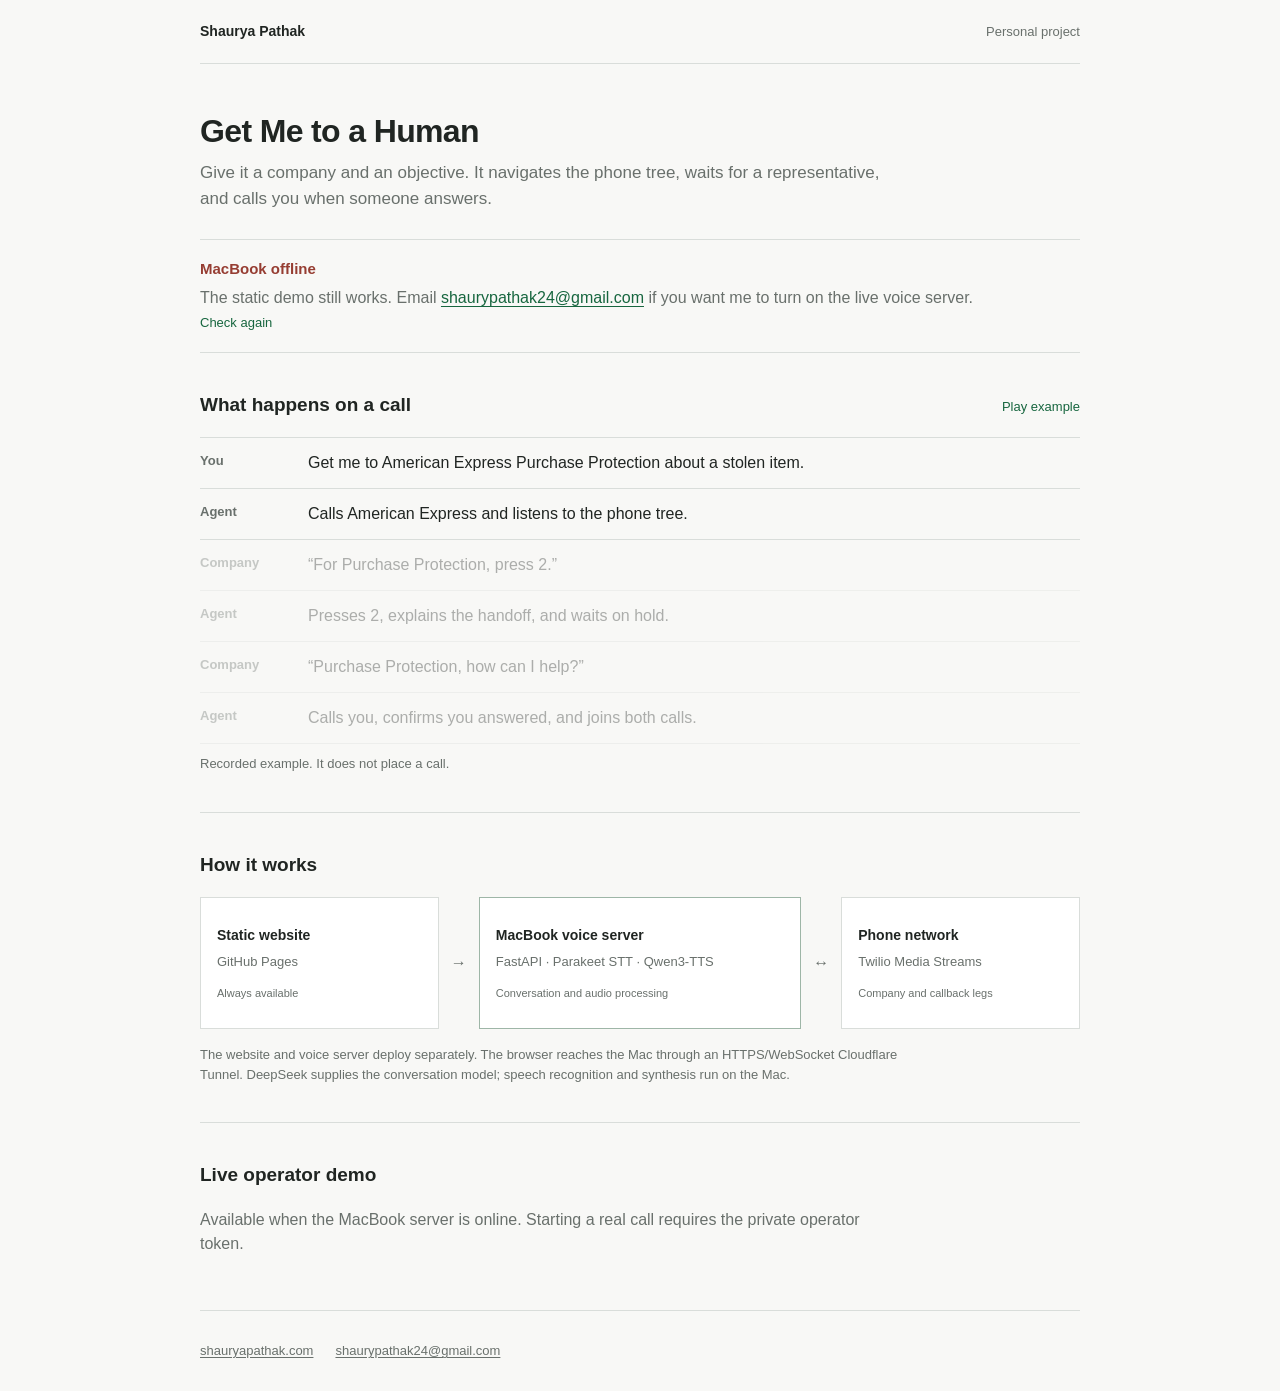
==== index.html @ 53fad4e5 "Create Get Me to a Human project site" ====
<!doctype html>
<html lang="en">
  <head>
    <meta charset="utf-8" />
    <meta name="viewport" content="width=device-width, initial-scale=1" />
    <meta name="description" content="A phone agent that gets a person on the line." />
    <title>Get Me to a Human · Shaurya Pathak</title>
    <link rel="icon" href="./icon.svg" type="image/svg+xml" />
    <link rel="stylesheet" href="./styles.css" />
    <script src="./app.js" defer></script>
  </head>
  <body>
    <main>
      <nav>
        <a href="https://shauryapathak.com">Shaurya Pathak</a>
        <span>Personal project</span>
      </nav>

      <header class="intro">
        <h1>Get Me to a Human</h1>
        <p>Give it a company and an objective. It navigates the phone tree, waits for a representative, and calls you when someone answers.</p>
      </header>

      <section id="server-status" class="server-status checking" aria-live="polite">
        <h2 id="server-state">Checking MacBook</h2>
        <p id="server-message">The public site stays online. Live voice processing runs on my MacBook.</p>
        <button id="status-retry" class="text-button hidden" type="button">Check again</button>
      </section>

      <section class="section">
        <div class="section-heading">
          <h2>What happens on a call</h2>
          <button id="play-walkthrough" class="text-button" type="button">Play example</button>
        </div>
        <ol id="walkthrough" class="walkthrough">
          <li><span>You</span><p>Get me to American Express Purchase Protection about a stolen item.</p></li>
          <li><span>Agent</span><p>Calls American Express and listens to the phone tree.</p></li>
          <li><span>Company</span><p>“For Purchase Protection, press 2.”</p></li>
          <li><span>Agent</span><p>Presses 2, explains the handoff, and waits on hold.</p></li>
          <li><span>Company</span><p>“Purchase Protection, how can I help?”</p></li>
          <li><span>Agent</span><p>Calls you, confirms you answered, and joins both calls.</p></li>
        </ol>
        <p class="quiet">Recorded example. It does not place a call.</p>
      </section>

      <section class="section">
        <h2>How it works</h2>
        <div class="architecture" aria-label="System architecture">
          <div class="architecture-node">
            <strong>Static website</strong>
            <span>GitHub Pages</span>
            <small>Always available</small>
          </div>
          <span class="architecture-arrow" aria-hidden="true">→</span>
          <div class="architecture-node emphasis">
            <strong>MacBook voice server</strong>
            <span>FastAPI · Parakeet STT · Qwen3-TTS</span>
            <small>Conversation and audio processing</small>
          </div>
          <span class="architecture-arrow" aria-hidden="true">↔</span>
          <div class="architecture-node">
            <strong>Phone network</strong>
            <span>Twilio Media Streams</span>
            <small>Company and callback legs</small>
          </div>
        </div>
        <p class="architecture-note">The website and voice server deploy separately. The browser reaches the Mac through an HTTPS/WebSocket Cloudflare Tunnel. DeepSeek supplies the conversation model; speech recognition and synthesis run on the Mac.</p>
      </section>

      <section id="live-demo" class="section live-demo" aria-labelledby="live-demo-title">
        <h2 id="live-demo-title">Live operator demo</h2>
        <p id="live-demo-intro">Available when the MacBook server is online. Starting a real call requires the private operator token.</p>

        <form id="unlock-form" class="unlock-form hidden">
          <label>
            Operator token
            <input id="operator-token" type="password" autocomplete="off" required />
          </label>
          <button type="submit">Unlock</button>
          <p id="unlock-error" class="error" role="alert"></p>
        </form>

        <form id="call-form" class="call-form hidden">
          <div class="field-grid">
            <label>Company<input id="company" required placeholder="American Express" /></label>
            <label>Company phone<input id="company-phone" required inputmode="tel" placeholder="+1 800 000 0000" /></label>
          </div>
          <label>What do you need?<textarea id="objective" required rows="3" placeholder="Get me to a representative who can help with…"></textarea></label>
          <div class="field-grid">
            <label>Your name<input id="caller-name" required autocomplete="name" /></label>
            <label>Call you at<input id="callback-phone" required inputmode="tel" autocomplete="tel" /></label>
          </div>
          <button type="submit">Start real call</button>
          <p class="quiet">This creates a paid Twilio call. Do not enter passwords, card details, CVVs, or Social Security numbers.</p>
          <p id="call-error" class="error" role="alert"></p>
        </form>

        <div id="active-call" class="active-call hidden" aria-live="polite">
          <div class="active-heading">
            <h3 id="active-company"></h3>
            <span id="active-status"></span>
          </div>
          <p id="active-objective"></p>
          <div id="transcript" class="transcript"></div>
          <button id="cancel-call" class="secondary" type="button">Stop call</button>
          <p id="active-error" class="error" role="alert"></p>
        </div>
      </section>

      <footer>
        <a href="https://shauryapathak.com">shauryapathak.com</a>
        <a href="mailto:shaurypathak24@gmail.com">shaurypathak24@gmail.com</a>
      </footer>
    </main>
  </body>
</html>
---- styles.css ----
:root {
  --paper: #f8f8f6;
  --surface: #fff;
  --ink: #202522;
  --muted: #69706c;
  --line: #d9ddda;
  --accent: #17663f;
  --danger: #963d32;
  font-family: -apple-system, BlinkMacSystemFont, "Segoe UI", Roboto, Helvetica, Arial, sans-serif;
}

* { box-sizing: border-box; }
body { margin: 0; background: var(--paper); color: var(--ink); font-size: 16px; line-height: 1.5; }
main { width: min(880px, calc(100% - 40px)); margin: 0 auto; }
a { color: inherit; text-underline-offset: .18em; }
nav { min-height: 64px; display: flex; align-items: center; justify-content: space-between; gap: 24px; border-bottom: 1px solid var(--line); font-size: 14px; }
nav a { font-weight: 650; text-decoration: none; }
nav span, .quiet { color: var(--muted); font-size: 13px; }
.intro { max-width: 680px; padding: 48px 0 28px; }
h1, h2, h3, p { margin-top: 0; }
h1 { margin-bottom: 10px; font-size: 32px; line-height: 1.2; letter-spacing: -.02em; }
.intro p { margin-bottom: 0; color: var(--muted); font-size: 17px; }
.server-status { padding: 18px 0; border-top: 1px solid var(--line); border-bottom: 1px solid var(--line); }
.server-status h2 { margin-bottom: 5px; font-size: 15px; }
.server-status p { margin-bottom: 0; color: var(--muted); }
.server-status.online h2 { color: var(--accent); }
.server-status.offline h2 { color: var(--danger); }
.server-status a { color: var(--accent); }
.section { padding: 38px 0; border-bottom: 1px solid var(--line); }
.section > h2, .section-heading h2 { margin-bottom: 18px; font-size: 19px; }
.section-heading { display: flex; align-items: baseline; justify-content: space-between; gap: 20px; }
.text-button { padding: 0; border: 0; background: transparent; color: var(--accent); font: inherit; font-size: 13px; cursor: pointer; }
.text-button:hover { text-decoration: underline; }
.walkthrough { margin: 0; padding: 0; list-style: none; border-top: 1px solid var(--line); }
.walkthrough li { display: grid; grid-template-columns: 92px 1fr; gap: 16px; padding: 13px 0; border-bottom: 1px solid var(--line); opacity: .35; }
.walkthrough li.visible { opacity: 1; }
.walkthrough span { color: var(--muted); font-size: 13px; font-weight: 600; }
.walkthrough p { margin: 0; }
.walkthrough + .quiet { margin: 10px 0 0; }
.architecture { display: grid; grid-template-columns: 1fr auto 1.35fr auto 1fr; align-items: center; gap: 12px; }
.architecture-node { min-height: 132px; display: flex; flex-direction: column; justify-content: center; padding: 16px; border: 1px solid var(--line); background: var(--surface); }
.architecture-node.emphasis { border-color: #9eb6a7; }
.architecture-node strong { margin-bottom: 6px; font-size: 14px; }
.architecture-node span { color: var(--muted); font-size: 13px; }
.architecture-node small { margin-top: 14px; color: var(--muted); font-size: 11px; }
.architecture-arrow { color: var(--muted); }
.architecture-note { max-width: 720px; margin: 16px 0 0; color: var(--muted); font-size: 13px; }
.live-demo > p { max-width: 680px; color: var(--muted); }
form { display: grid; gap: 18px; max-width: 680px; margin-top: 22px; }
.unlock-form { grid-template-columns: minmax(0, 1fr) auto; align-items: end; }
.field-grid { display: grid; grid-template-columns: 1fr 1fr; gap: 16px; }
label { display: grid; gap: 6px; font-size: 13px; font-weight: 600; }
input, textarea { width: 100%; padding: 11px 12px; border: 1px solid #c9cecb; border-radius: 5px; background: #fff; color: var(--ink); font: inherit; font-weight: 400; }
input:focus, textarea:focus, button:focus-visible, a:focus-visible { outline: 2px solid rgba(23, 102, 63, .35); outline-offset: 2px; }
button { padding: 11px 14px; border: 0; border-radius: 5px; background: var(--ink); color: #fff; font: inherit; font-weight: 600; cursor: pointer; }
button:hover { background: #353b37; }
.secondary { border: 1px solid var(--line); background: transparent; color: var(--ink); }
.error { min-height: 20px; margin: 0; color: var(--danger); font-size: 13px; }
.unlock-form .error { grid-column: 1 / -1; }
.active-call { max-width: 680px; margin-top: 22px; }
.active-heading { display: flex; align-items: baseline; justify-content: space-between; gap: 20px; }
.active-heading h3 { font-size: 18px; }
.active-heading span { color: var(--accent); font-size: 13px; font-weight: 600; }
#active-objective { color: var(--muted); }
.transcript { margin: 18px 0; border-top: 1px solid var(--line); }
.turn { display: grid; grid-template-columns: 88px 1fr; gap: 14px; padding: 11px 0; border-bottom: 1px solid var(--line); font-size: 14px; }
.turn strong { color: var(--muted); font-size: 12px; }
.turn p { margin: 0; }
.hidden { display: none !important; }
footer { min-height: 80px; display: flex; align-items: center; gap: 22px; color: var(--muted); font-size: 13px; }

@media (max-width: 700px) {
  main { width: min(100% - 28px, 880px); }
  .intro { padding-top: 32px; }
  h1 { font-size: 27px; }
  .architecture { grid-template-columns: 1fr; }
  .architecture-arrow { transform: rotate(90deg); justify-self: center; }
  .field-grid, .unlock-form { grid-template-columns: 1fr; }
  .walkthrough li { grid-template-columns: 72px 1fr; gap: 10px; }
  footer { align-items: flex-start; flex-direction: column; justify-content: center; gap: 4px; }
}

@media (prefers-reduced-motion: reduce) {
  * { scroll-behavior: auto !important; }
}
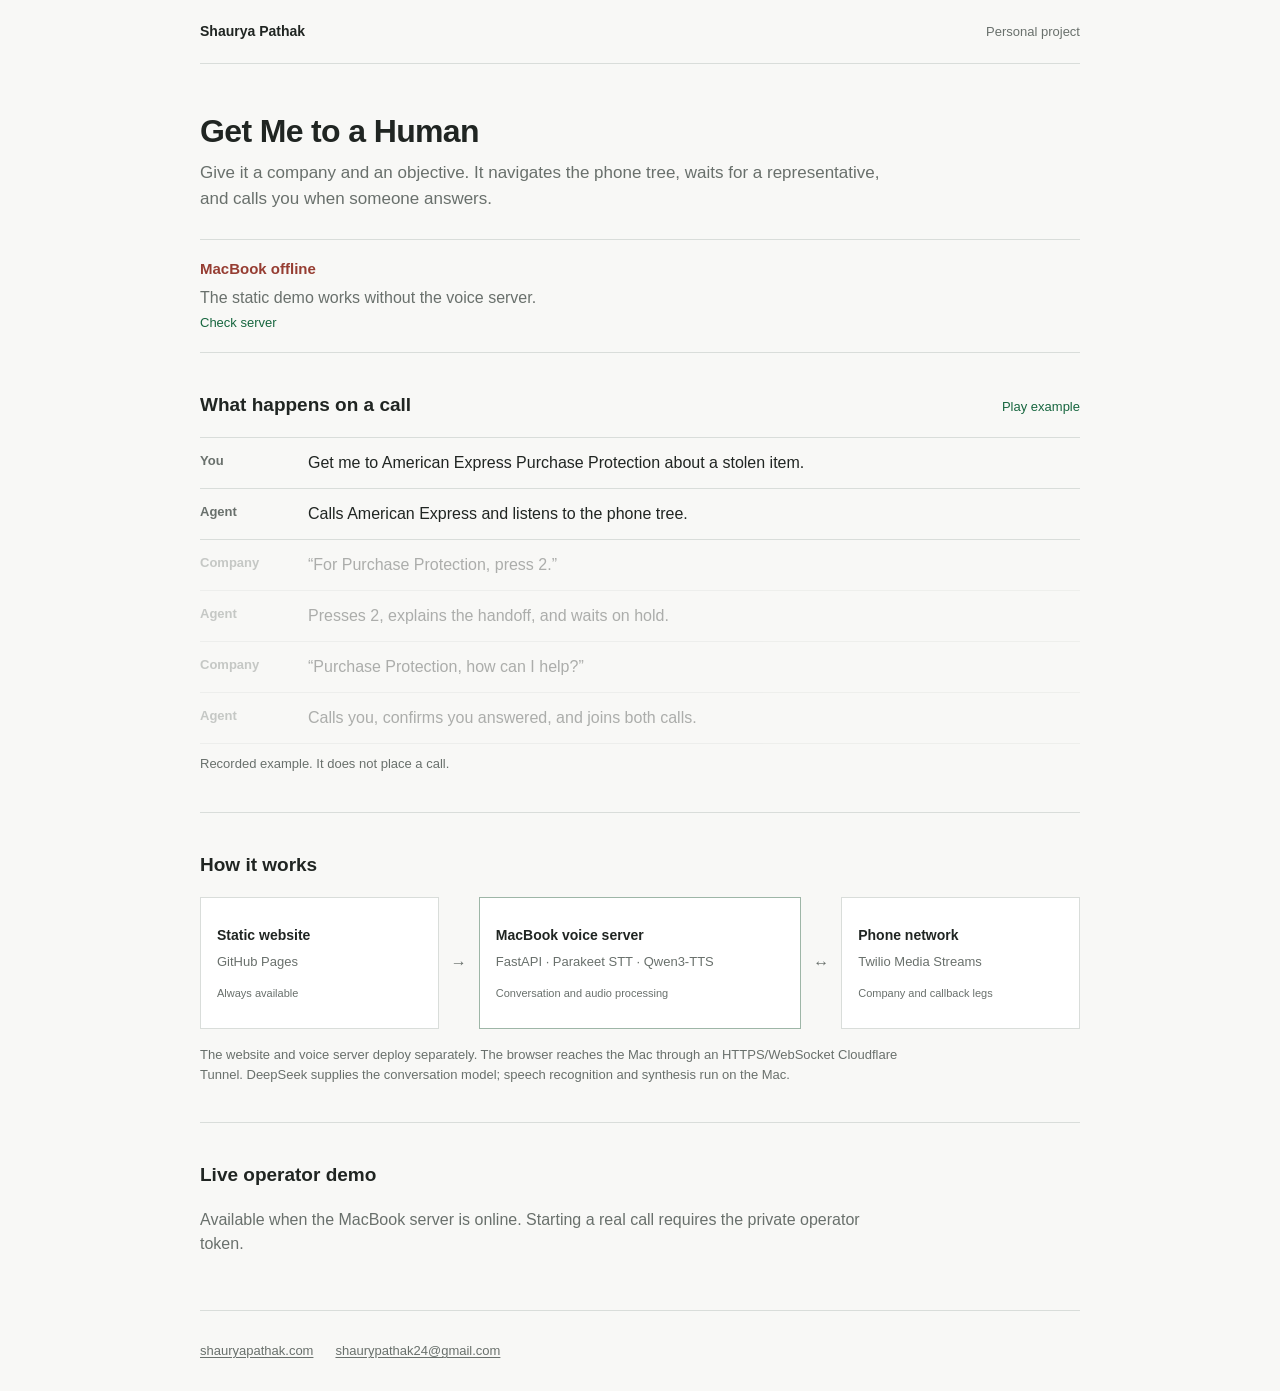
==== commit f7e8ca98: "Keep the static demo quiet while offline" ====
--- a/index.html
+++ b/index.html
@@ -21,10 +21,10 @@
         <p>Give it a company and an objective. It navigates the phone tree, waits for a representative, and calls you when someone answers.</p>
       </header>
 
-      <section id="server-status" class="server-status checking" aria-live="polite">
-        <h2 id="server-state">Checking MacBook</h2>
-        <p id="server-message">The public site stays online. Live voice processing runs on my MacBook.</p>
-        <button id="status-retry" class="text-button hidden" type="button">Check again</button>
+      <section id="server-status" class="server-status offline" aria-live="polite">
+        <h2 id="server-state">MacBook offline</h2>
+        <p id="server-message">The static demo works without the voice server.</p>
+        <button id="status-retry" class="text-button" type="button">Check server</button>
       </section>
 
       <section class="section">
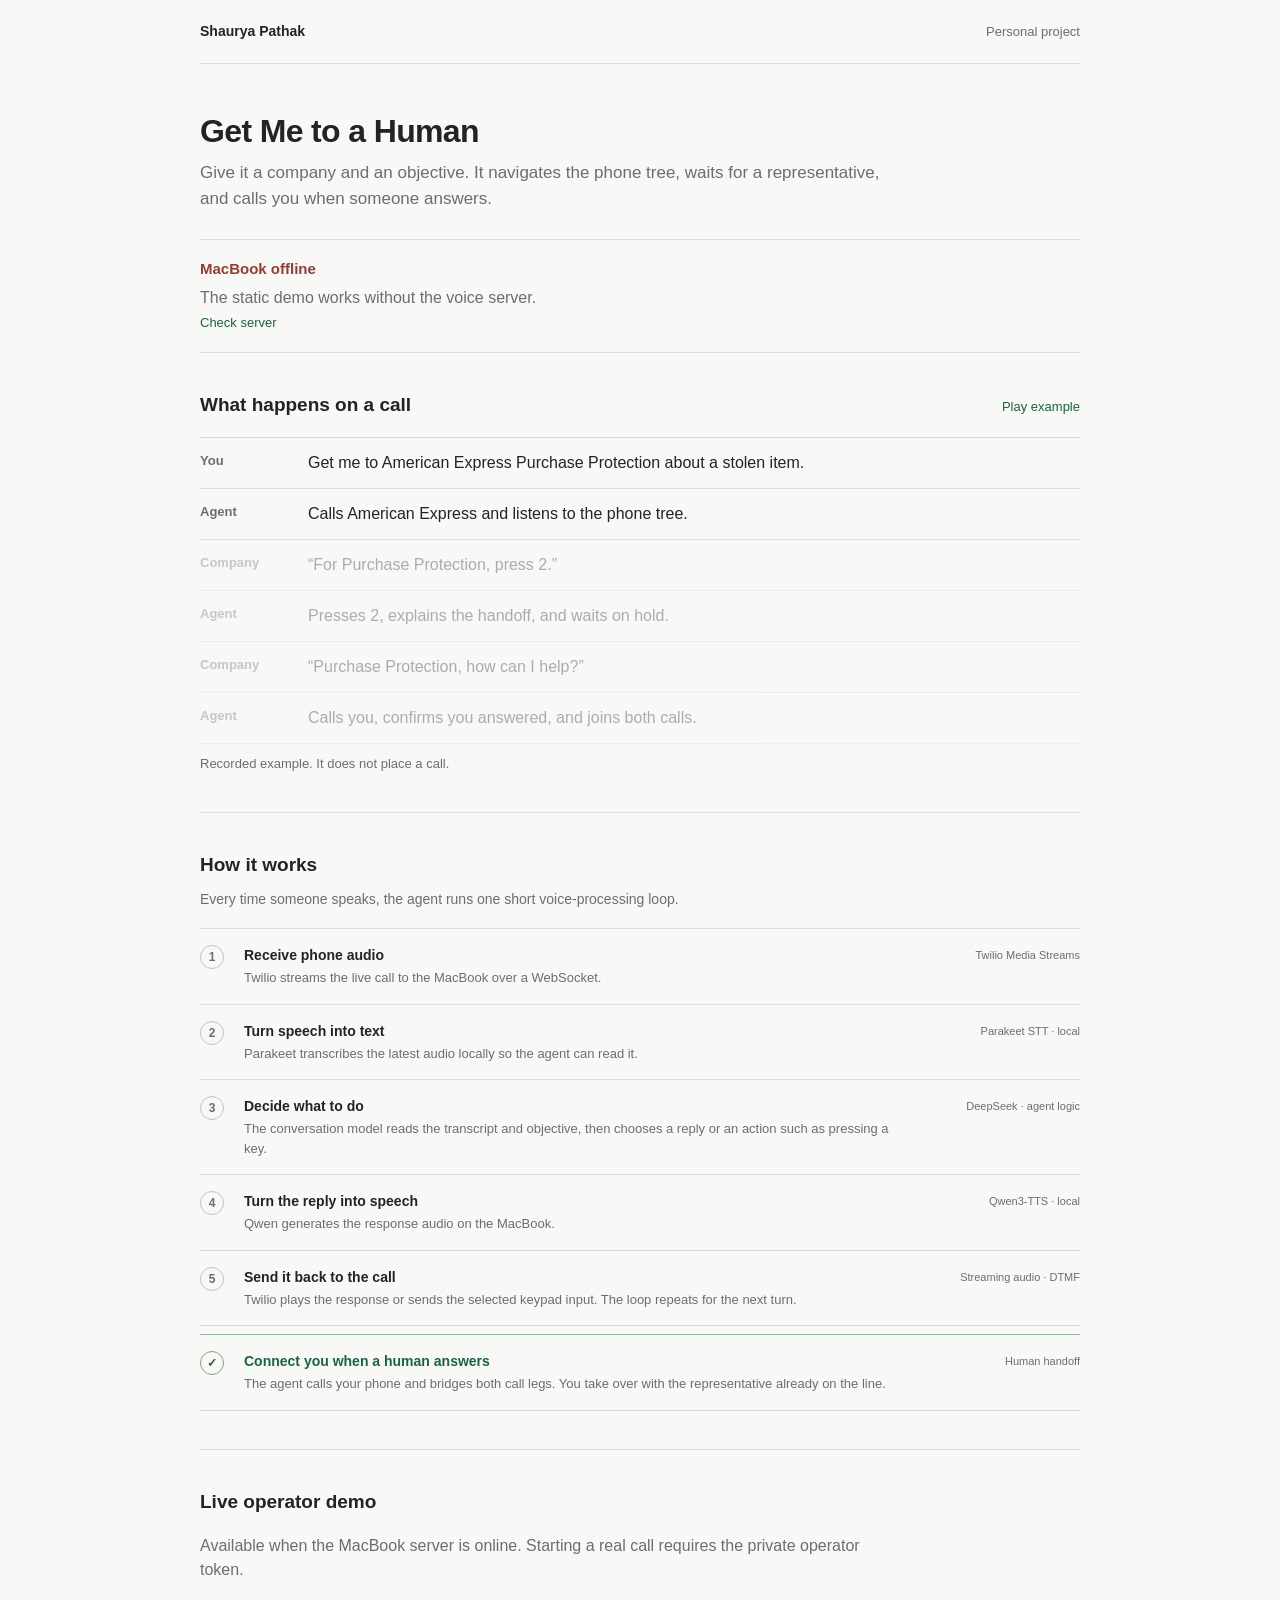
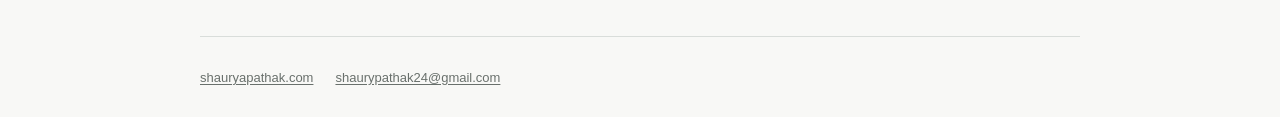
==== commit 7b672324: "Explain the live voice processing pipeline" ====
--- a/index.html
+++ b/index.html
@@ -45,26 +45,39 @@
 
       <section class="section">
         <h2>How it works</h2>
-        <div class="architecture" aria-label="System architecture">
-          <div class="architecture-node">
-            <strong>Static website</strong>
-            <span>GitHub Pages</span>
-            <small>Always available</small>
-          </div>
-          <span class="architecture-arrow" aria-hidden="true">→</span>
-          <div class="architecture-node emphasis">
-            <strong>MacBook voice server</strong>
-            <span>FastAPI · Parakeet STT · Qwen3-TTS</span>
-            <small>Conversation and audio processing</small>
-          </div>
-          <span class="architecture-arrow" aria-hidden="true">↔</span>
-          <div class="architecture-node">
-            <strong>Phone network</strong>
-            <span>Twilio Media Streams</span>
-            <small>Company and callback legs</small>
-          </div>
-        </div>
-        <p class="architecture-note">The website and voice server deploy separately. The browser reaches the Mac through an HTTPS/WebSocket Cloudflare Tunnel. DeepSeek supplies the conversation model; speech recognition and synthesis run on the Mac.</p>
+        <p class="pipeline-intro">Every time someone speaks, the agent runs one short voice-processing loop.</p>
+        <ol class="pipeline" aria-label="Voice processing pipeline">
+          <li>
+            <span class="pipeline-number">1</span>
+            <div><strong>Receive phone audio</strong><span>Twilio streams the live call to the MacBook over a WebSocket.</span></div>
+            <small>Twilio Media Streams</small>
+          </li>
+          <li>
+            <span class="pipeline-number">2</span>
+            <div><strong>Turn speech into text</strong><span>Parakeet transcribes the latest audio locally so the agent can read it.</span></div>
+            <small>Parakeet STT · local</small>
+          </li>
+          <li>
+            <span class="pipeline-number">3</span>
+            <div><strong>Decide what to do</strong><span>The conversation model reads the transcript and objective, then chooses a reply or an action such as pressing a key.</span></div>
+            <small>DeepSeek · agent logic</small>
+          </li>
+          <li>
+            <span class="pipeline-number">4</span>
+            <div><strong>Turn the reply into speech</strong><span>Qwen generates the response audio on the MacBook.</span></div>
+            <small>Qwen3-TTS · local</small>
+          </li>
+          <li>
+            <span class="pipeline-number">5</span>
+            <div><strong>Send it back to the call</strong><span>Twilio plays the response or sends the selected keypad input. The loop repeats for the next turn.</span></div>
+            <small>Streaming audio · DTMF</small>
+          </li>
+          <li class="pipeline-handoff">
+            <span class="pipeline-number">✓</span>
+            <div><strong>Connect you when a human answers</strong><span>The agent calls your phone and bridges both call legs. You take over with the representative already on the line.</span></div>
+            <small>Human handoff</small>
+          </li>
+        </ol>
       </section>
 
       <section id="live-demo" class="section live-demo" aria-labelledby="live-demo-title">
--- a/styles.css
+++ b/styles.css
@@ -37,14 +37,17 @@
 .walkthrough span { color: var(--muted); font-size: 13px; font-weight: 600; }
 .walkthrough p { margin: 0; }
 .walkthrough + .quiet { margin: 10px 0 0; }
-.architecture { display: grid; grid-template-columns: 1fr auto 1.35fr auto 1fr; align-items: center; gap: 12px; }
-.architecture-node { min-height: 132px; display: flex; flex-direction: column; justify-content: center; padding: 16px; border: 1px solid var(--line); background: var(--surface); }
-.architecture-node.emphasis { border-color: #9eb6a7; }
-.architecture-node strong { margin-bottom: 6px; font-size: 14px; }
-.architecture-node span { color: var(--muted); font-size: 13px; }
-.architecture-node small { margin-top: 14px; color: var(--muted); font-size: 11px; }
-.architecture-arrow { color: var(--muted); }
-.architecture-note { max-width: 720px; margin: 16px 0 0; color: var(--muted); font-size: 13px; }
+.pipeline-intro { margin: -8px 0 18px; color: var(--muted); font-size: 14px; }
+.pipeline { margin: 0; padding: 0; list-style: none; border-top: 1px solid var(--line); }
+.pipeline li { display: grid; grid-template-columns: 28px minmax(0, 1fr) 150px; gap: 16px; align-items: start; padding: 16px 0; border-bottom: 1px solid var(--line); }
+.pipeline-number { width: 24px; height: 24px; display: grid; place-items: center; border: 1px solid #bfc5c1; border-radius: 50%; color: var(--muted); font-size: 12px; font-weight: 650; }
+.pipeline div { display: grid; gap: 2px; }
+.pipeline strong { font-size: 14px; }
+.pipeline div span { color: var(--muted); font-size: 13px; }
+.pipeline small { padding-top: 2px; color: var(--muted); font-size: 11px; text-align: right; }
+.pipeline-handoff { margin-top: 8px; border-top: 1px solid #9eb6a7; }
+.pipeline-handoff .pipeline-number { border-color: #7ea08a; color: var(--accent); }
+.pipeline-handoff strong { color: var(--accent); }
 .live-demo > p { max-width: 680px; color: var(--muted); }
 form { display: grid; gap: 18px; max-width: 680px; margin-top: 22px; }
 .unlock-form { grid-template-columns: minmax(0, 1fr) auto; align-items: end; }
@@ -73,8 +76,8 @@
   main { width: min(100% - 28px, 880px); }
   .intro { padding-top: 32px; }
   h1 { font-size: 27px; }
-  .architecture { grid-template-columns: 1fr; }
-  .architecture-arrow { transform: rotate(90deg); justify-self: center; }
+  .pipeline li { grid-template-columns: 28px minmax(0, 1fr); gap: 12px; }
+  .pipeline small { grid-column: 2; padding-top: 4px; text-align: left; }
   .field-grid, .unlock-form { grid-template-columns: 1fr; }
   .walkthrough li { grid-template-columns: 72px 1fr; gap: 10px; }
   footer { align-items: flex-start; flex-direction: column; justify-content: center; gap: 4px; }
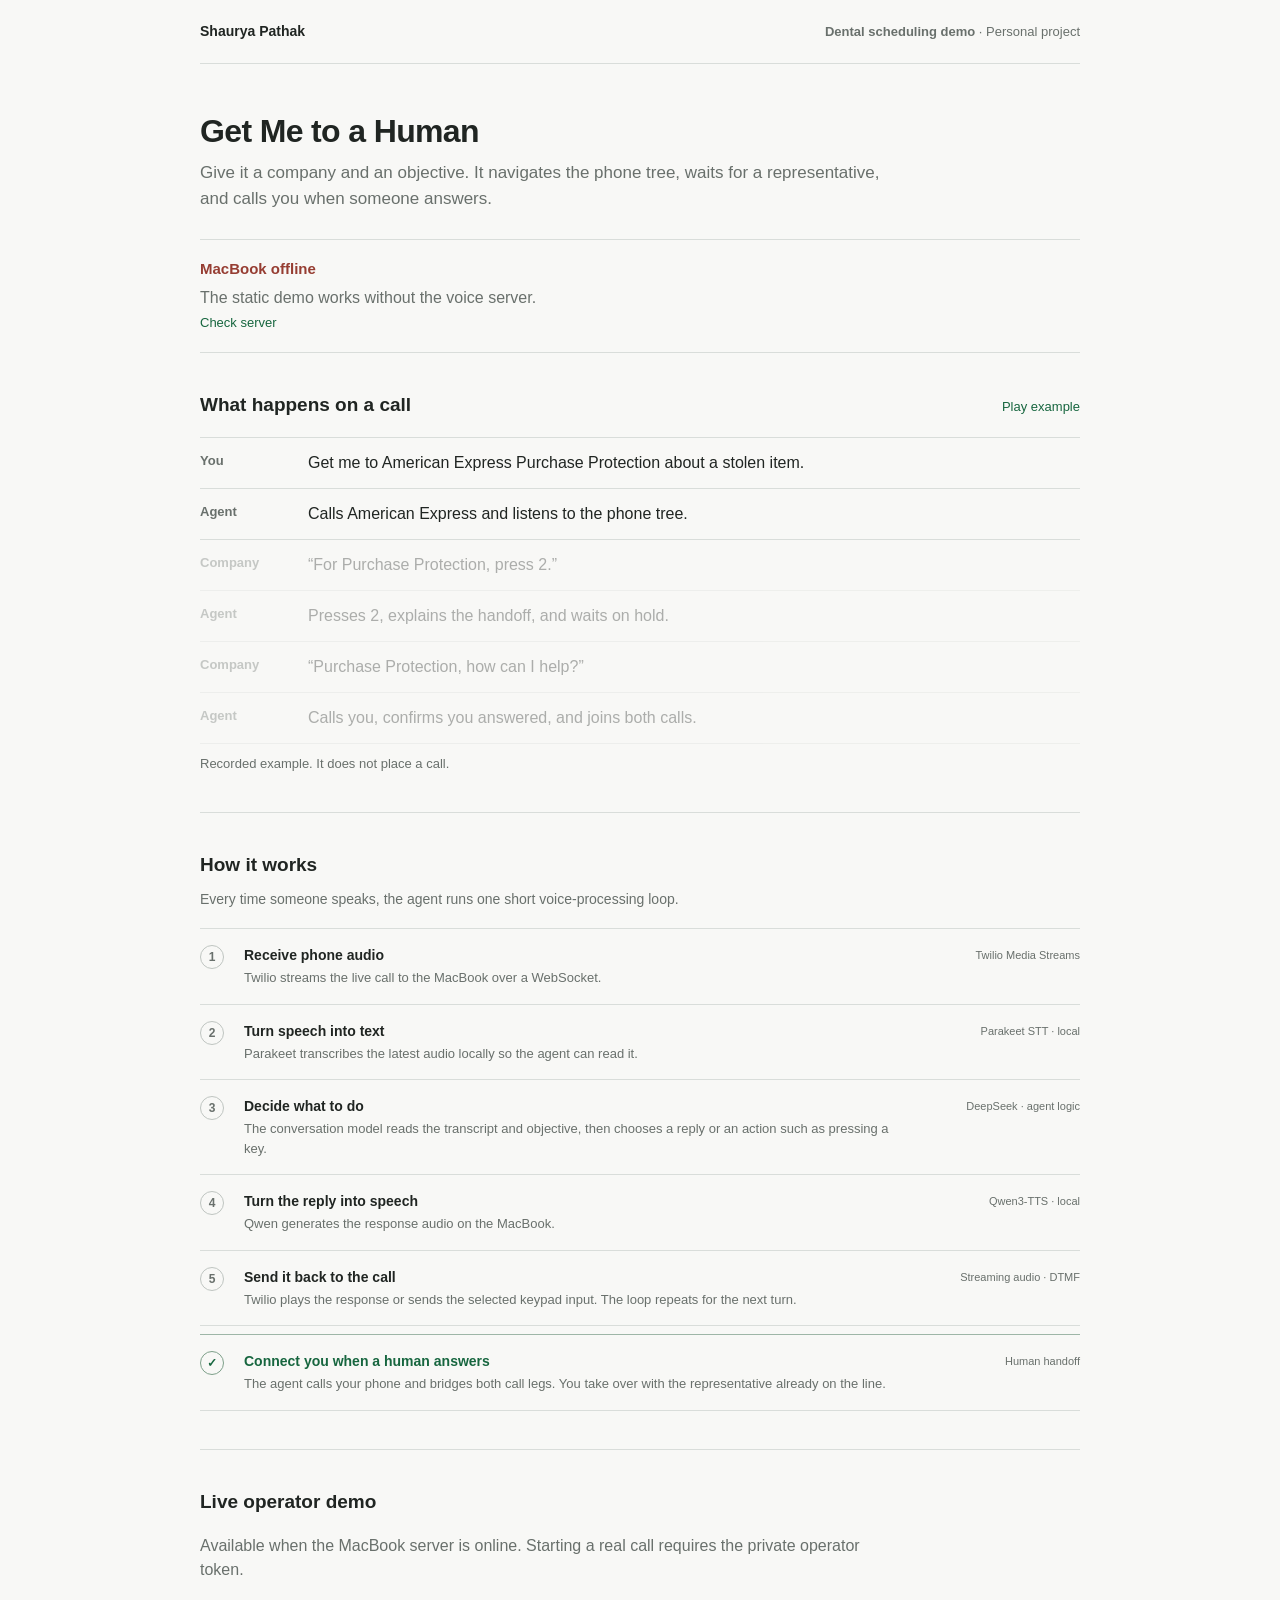
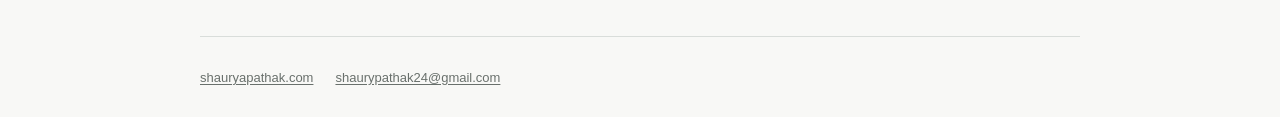
==== commit da375d7f: "Publish dental scheduling demo" ====
--- a/index.html
+++ b/index.html
@@ -13,7 +13,7 @@
     <main>
       <nav>
         <a href="https://shauryapathak.com">Shaurya Pathak</a>
-        <span>Personal project</span>
+        <span><a href="./dentist/">Dental scheduling demo</a> · Personal project</span>
       </nav>
 
       <header class="intro">
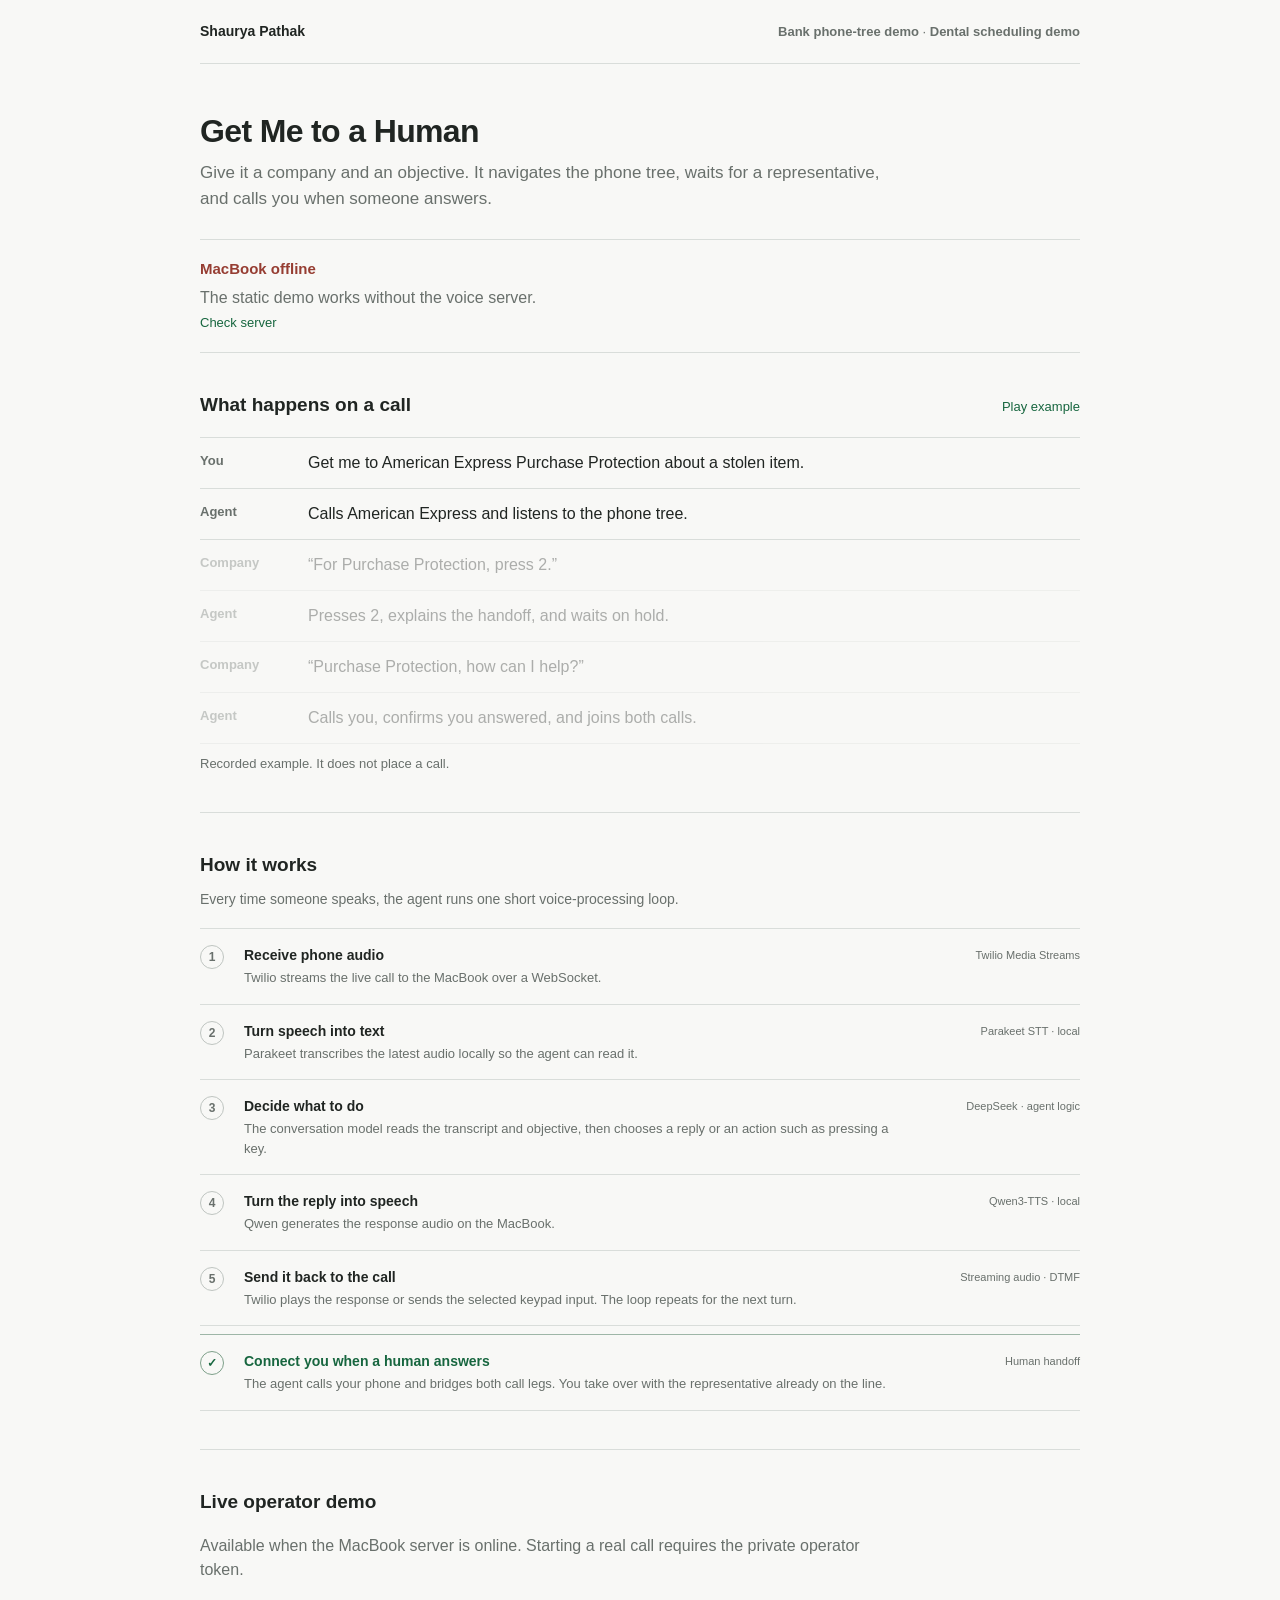
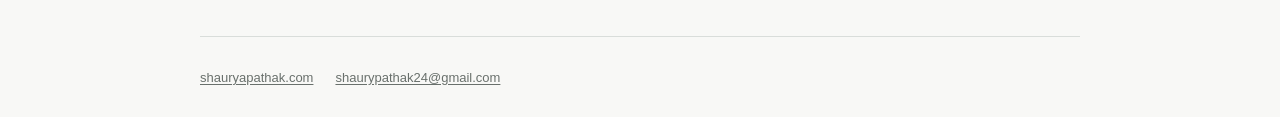
==== commit 04711ac1: "Add interactive bank phone-tree demo" ====
--- a/index.html
+++ b/index.html
@@ -13,7 +13,7 @@
     <main>
       <nav>
         <a href="https://shauryapathak.com">Shaurya Pathak</a>
-        <span><a href="./dentist/">Dental scheduling demo</a> · Personal project</span>
+        <span><a href="./bank/">Bank phone-tree demo</a> · <a href="./dentist/">Dental scheduling demo</a></span>
       </nav>
 
       <header class="intro">
